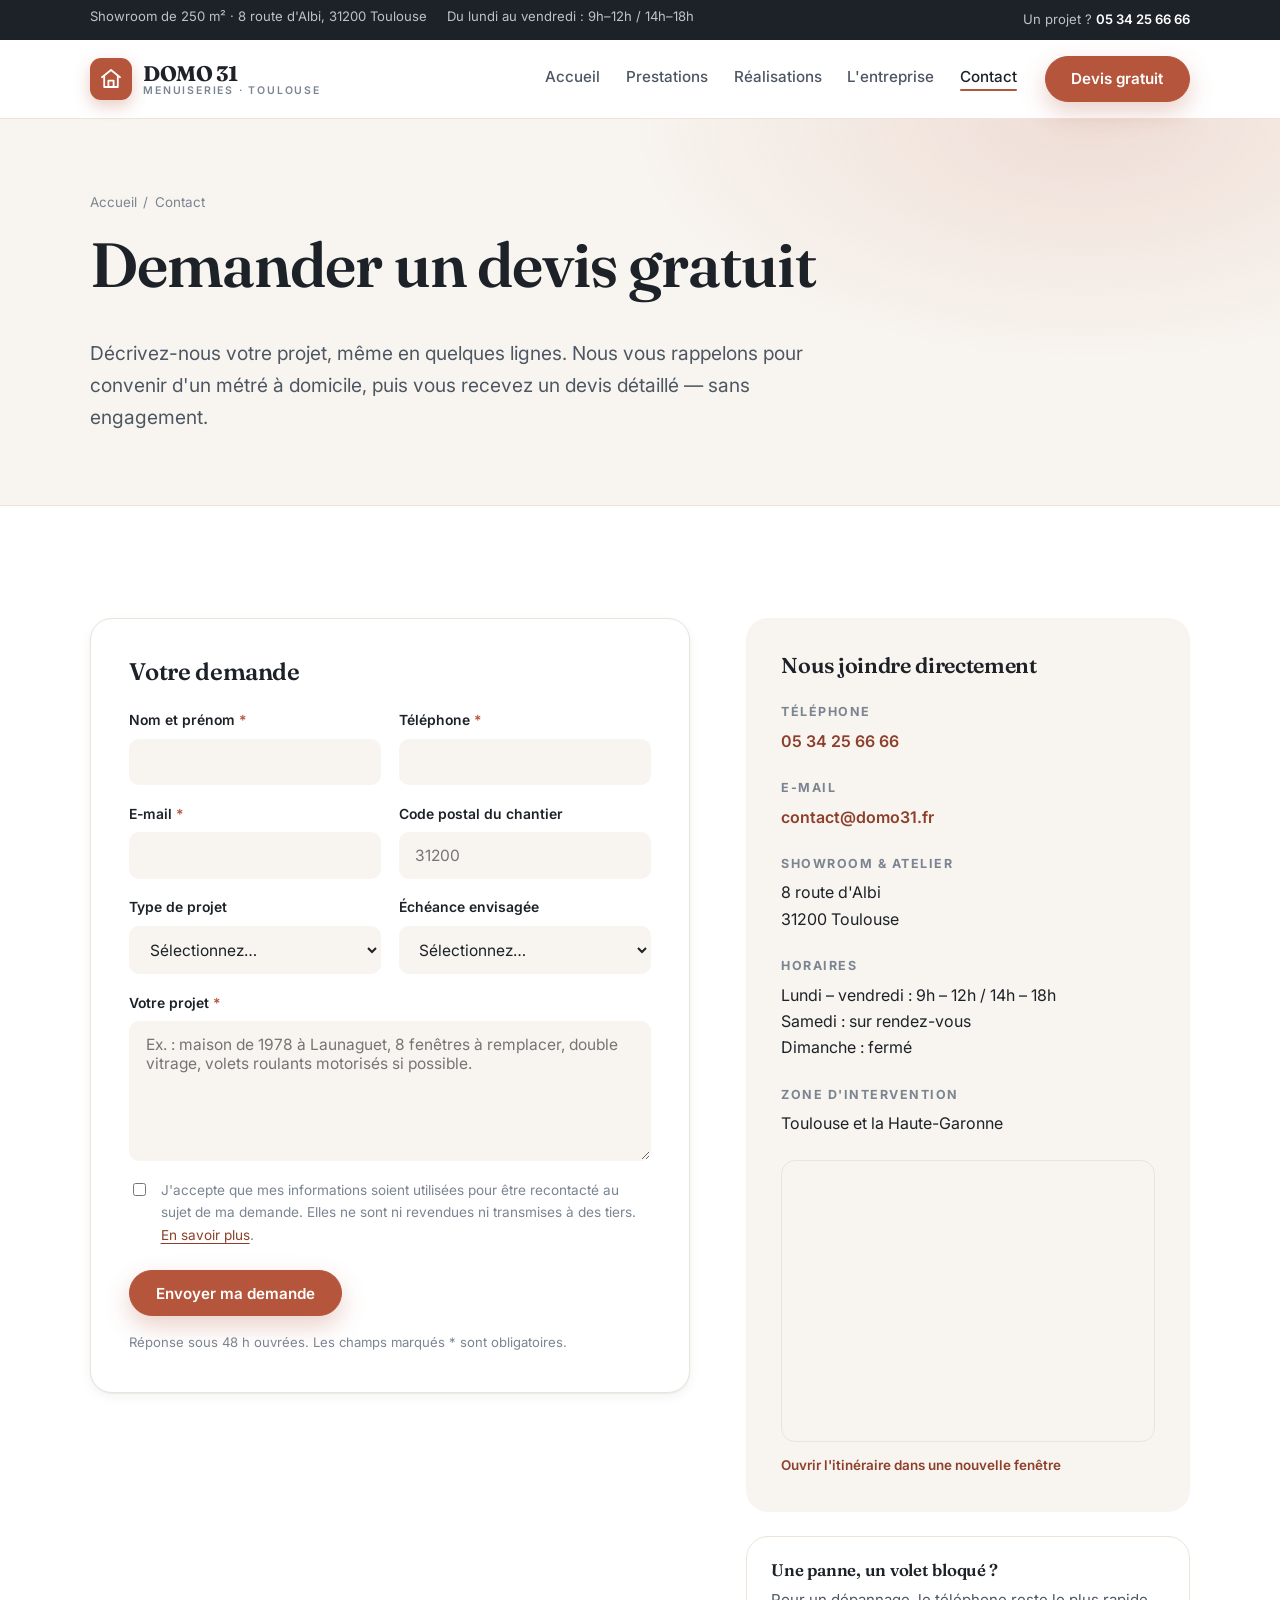
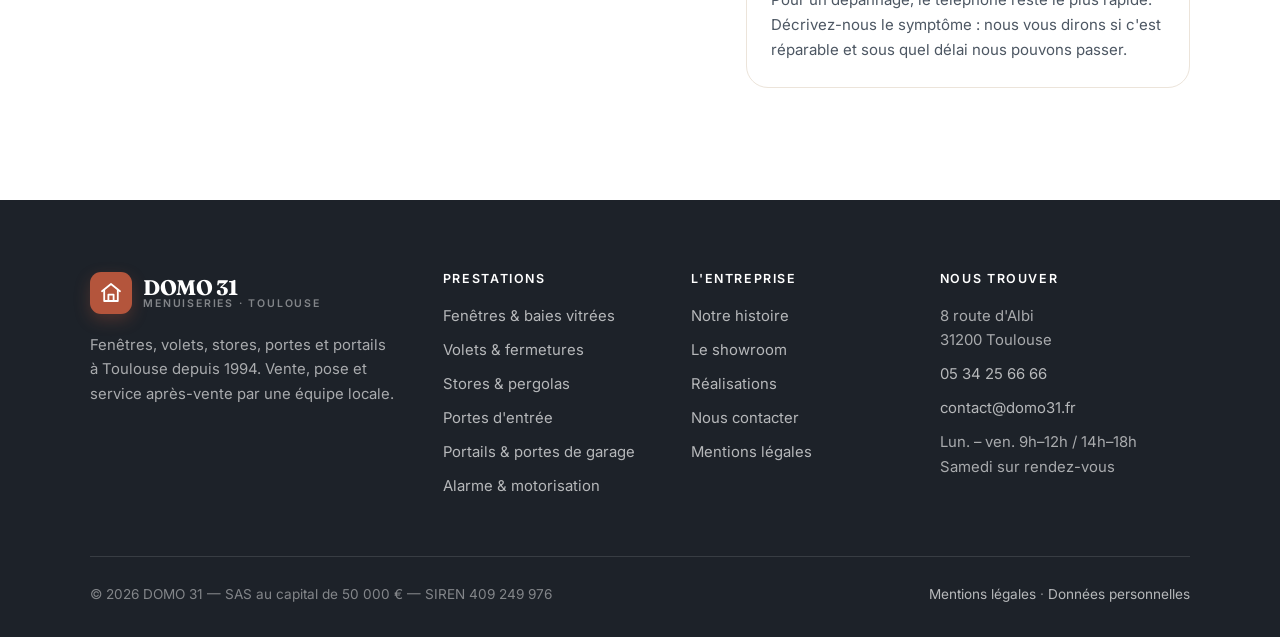
==== websites/domo31/contact.html @ 2c023531 "Ajoute le site vitrine DOMO 31 (Toulouse) Site statique complet pour DOMO 31, entreprise de menuiser" ====
<!DOCTYPE html>
<html lang="fr">
<head>
<meta charset="utf-8">
<meta name="viewport" content="width=device-width, initial-scale=1">
<title>Contact &amp; devis gratuit — DOMO 31 Toulouse</title>
<meta name="description" content="Demandez votre devis gratuit de menuiseries à Toulouse. Showroom 8 route d'Albi, 31200 Toulouse. Téléphone 05 34 25 66 66.">
<link rel="canonical" href="https://www.domo31.fr/contact.html">
<meta name="theme-color" content="#b4553c">
<meta property="og:type" content="website">
<meta property="og:locale" content="fr_FR">
<meta property="og:site_name" content="DOMO 31">
<meta property="og:title" content="Contact &amp; devis gratuit — DOMO 31 Toulouse">
<meta property="og:description" content="Demandez votre devis gratuit de menuiseries à Toulouse. Showroom 8 route d'Albi, 31200 Toulouse. Téléphone 05 34 25 66 66.">
<meta property="og:url" content="https://www.domo31.fr/contact.html">
<link rel="icon" href="assets/img/favicon.svg" type="image/svg+xml">
<link rel="preconnect" href="https://fonts.googleapis.com">
<link rel="preconnect" href="https://fonts.gstatic.com" crossorigin>
<link href="https://fonts.googleapis.com/css2?family=Fraunces:opsz,wght@9..144,500;9..144,600;9..144,700&family=Inter:wght@400;500;600;700&display=swap" rel="stylesheet">
<link rel="stylesheet" href="assets/css/style.css">
</head>
<body>

<a class="visuellement-cache" href="#contenu">Aller au contenu principal</a>

<div class="bandeau-info">
  <div class="conteneur">
    <ul class="bandeau-info__liste" style="list-style:none;margin:0;padding:0">
      <li>Showroom de 250 m² &middot; 8 route d'Albi, 31200 Toulouse</li>
      <li>Du lundi au vendredi&nbsp;: 9h–12h / 14h–18h</li>
    </ul>
    <p style="margin:0">Un projet&nbsp;? <a href="tel:+33534256666">05 34 25 66 66</a></p>
  </div>
</div>

<header class="entete">
  <div class="conteneur">
    <a class="logo" href="index.html" aria-label="DOMO 31 — accueil">
      <span class="logo__marque" aria-hidden="true">
        <svg width="24" height="24" viewBox="0 0 24 24" fill="none" stroke="#fff" stroke-width="1.8" stroke-linecap="round" stroke-linejoin="round">
          <path d="M3 10.2 12 3l9 7.2"/><path d="M5.2 9v11h13.6V9"/><path d="M9.4 20v-6.4h5.2V20"/>
        </svg>
      </span>
      <span class="logo__texte">
        <span class="logo__nom">DOMO 31</span>
        <span class="logo__baseline">Menuiseries &middot; Toulouse</span>
      </span>
    </a>

    <button class="burger" type="button" data-burger aria-expanded="false" aria-controls="navigation-principale" aria-label="Ouvrir le menu">
      <span class="burger__barres" aria-hidden="true"></span>
    </button>

    <nav class="nav" id="navigation-principale" data-nav aria-label="Navigation principale">
      <ul class="nav__liste">
        <li><a class="nav__lien" href="index.html">Accueil</a></li>
        <li><a class="nav__lien" href="prestations.html">Prestations</a></li>
        <li><a class="nav__lien" href="realisations.html">Réalisations</a></li>
        <li><a class="nav__lien" href="entreprise.html">L'entreprise</a></li>
        <li><a class="nav__lien" href="contact.html" aria-current="page">Contact</a></li>
      </ul>
      <a class="btn btn--primaire" href="contact.html">Devis gratuit</a>
    </nav>
  </div>
</header>

<main id="contenu">
<section class="banniere">
  <div class="conteneur">
    <p class="fil-ariane"><a href="index.html">Accueil</a><span>/</span>Contact</p>
    <h1>Demander un devis gratuit</h1>
    <p class="chapeau">Décrivez-nous votre projet, même en quelques lignes. Nous vous rappelons pour convenir d'un métré à domicile, puis vous recevez un devis détaillé — sans engagement.</p>
  </div>
</section>

<section class="section">
  <div class="conteneur">
    <div class="bloc-contact">

      <form class="formulaire" data-formulaire-devis novalidate="false">
        <h2 style="font-size:1.5rem;margin-bottom:1.5rem">Votre demande</h2>

        <div class="champs">
          <div class="champ">
            <label for="nom">Nom et prénom <span class="obligatoire" aria-hidden="true">*</span></label>
            <input type="text" id="nom" name="nom" autocomplete="name" required>
          </div>

          <div class="champ">
            <label for="telephone">Téléphone <span class="obligatoire" aria-hidden="true">*</span></label>
            <input type="tel" id="telephone" name="telephone" autocomplete="tel" inputmode="tel" required>
          </div>

          <div class="champ">
            <label for="email">E-mail <span class="obligatoire" aria-hidden="true">*</span></label>
            <input type="email" id="email" name="email" autocomplete="email" required>
          </div>

          <div class="champ">
            <label for="codePostal">Code postal du chantier</label>
            <input type="text" id="codePostal" name="codePostal" autocomplete="postal-code" inputmode="numeric" pattern="[0-9]{5}" maxlength="5" placeholder="31200">
          </div>

          <div class="champ">
            <label for="projet">Type de projet</label>
            <select id="projet" name="projet">
              <option value="">Sélectionnez…</option>
              <option>Fenêtres &amp; baies vitrées</option>
              <option>Volets &amp; fermetures</option>
              <option>Stores &amp; pergolas</option>
              <option>Porte d'entrée</option>
              <option>Portail, clôture ou porte de garage</option>
              <option>Alarme, motorisation, domotique</option>
              <option>Dépannage / SAV</option>
              <option>Plusieurs postes</option>
            </select>
          </div>

          <div class="champ">
            <label for="delai">Échéance envisagée</label>
            <select id="delai" name="delai">
              <option value="">Sélectionnez…</option>
              <option>Dès que possible</option>
              <option>Dans les 3 mois</option>
              <option>Dans les 6 mois</option>
              <option>Je me renseigne</option>
            </select>
          </div>

          <div class="champ champ--plein">
            <label for="message">Votre projet <span class="obligatoire" aria-hidden="true">*</span></label>
            <textarea id="message" name="message" required placeholder="Ex. : maison de 1978 à Launaguet, 8 fenêtres à remplacer, double vitrage, volets roulants motorisés si possible."></textarea>
          </div>

          <label class="consentement">
            <input type="checkbox" name="consentement" required>
            <span>J'accepte que mes informations soient utilisées pour être recontacté au sujet de ma demande. Elles ne sont ni revendues ni transmises à des tiers. <a href="mentions-legales.html#donnees">En savoir plus</a>.</span>
          </label>
        </div>

        <div class="formulaire__pied">
          <button class="btn btn--primaire" type="submit">Envoyer ma demande</button>
          <p class="formulaire__note">Réponse sous 48 h ouvrées. Les champs marqués * sont obligatoires.</p>
        </div>

        <p class="message-formulaire" data-message hidden role="status"></p>
      </form>

      <div>
        <div class="coordonnees">
          <h2 style="font-size:1.35rem;margin-bottom:1.5rem">Nous joindre directement</h2>
          <dl>
            <dt>Téléphone</dt>
            <dd><a href="tel:+33534256666">05 34 25 66 66</a></dd>

            <dt>E-mail</dt>
            <dd><a href="mailto:contact@domo31.fr">contact@domo31.fr</a></dd>

            <dt>Showroom &amp; atelier</dt>
            <dd>8 route d'Albi<br>31200 Toulouse</dd>

            <dt>Horaires</dt>
            <dd>Lundi – vendredi&nbsp;: 9h – 12h / 14h – 18h<br>Samedi&nbsp;: sur rendez-vous<br>Dimanche&nbsp;: fermé</dd>

            <dt>Zone d'intervention</dt>
            <dd>Toulouse et la Haute-Garonne</dd>
          </dl>

          <div class="carte-plan">
            <iframe
              title="Plan d'accès au showroom DOMO 31, 8 route d'Albi à Toulouse"
              loading="lazy"
              referrerpolicy="no-referrer-when-downgrade"
              src="https://www.openstreetmap.org/export/embed.html?bbox=1.4530%2C43.6270%2C1.4820%2C43.6430&amp;layer=mapnik"></iframe>
          </div>
          <p style="margin-top:.75rem;font-size:.84rem;color:var(--ardoise-clair)">
            <a href="https://www.openstreetmap.org/search?query=8%20route%20d%27Albi%2031200%20Toulouse" target="_blank" rel="noopener">Ouvrir l'itinéraire dans une nouvelle fenêtre</a>
          </p>
        </div>

        <div style="margin-top:1.5rem;padding:1.5rem;border:1px solid var(--sable-fonce);border-radius:var(--radius-lg)">
          <h3 style="font-size:1.05rem;margin-bottom:.5rem">Une panne, un volet bloqué&nbsp;?</h3>
          <p style="font-size:.94rem;margin:0">Pour un dépannage, le téléphone reste le plus rapide. Décrivez-nous le symptôme&nbsp;: nous vous dirons si c'est réparable et sous quel délai nous pouvons passer.</p>
        </div>
      </div>

    </div>
  </div>
</section>
</main>

<footer class="pied">
  <div class="conteneur">
    <div class="pied__grille">
      <div>
        <span class="logo">
          <span class="logo__marque" aria-hidden="true">
            <svg width="24" height="24" viewBox="0 0 24 24" fill="none" stroke="#fff" stroke-width="1.8" stroke-linecap="round" stroke-linejoin="round">
              <path d="M3 10.2 12 3l9 7.2"/><path d="M5.2 9v11h13.6V9"/><path d="M9.4 20v-6.4h5.2V20"/>
            </svg>
          </span>
          <span class="logo__texte">
            <span class="logo__nom">DOMO 31</span>
            <span class="logo__baseline">Menuiseries &middot; Toulouse</span>
          </span>
        </span>
        <p class="pied__intro">Fenêtres, volets, stores, portes et portails à Toulouse depuis 1994. Vente, pose et service après-vente par une équipe locale.</p>
      </div>

      <div>
        <h4>Prestations</h4>
        <ul>
          <li><a href="prestations.html#fenetres">Fenêtres &amp; baies vitrées</a></li>
          <li><a href="prestations.html#volets">Volets &amp; fermetures</a></li>
          <li><a href="prestations.html#stores">Stores &amp; pergolas</a></li>
          <li><a href="prestations.html#portes">Portes d'entrée</a></li>
          <li><a href="prestations.html#portails">Portails &amp; portes de garage</a></li>
          <li><a href="prestations.html#securite">Alarme &amp; motorisation</a></li>
        </ul>
      </div>

      <div>
        <h4>L'entreprise</h4>
        <ul>
          <li><a href="entreprise.html">Notre histoire</a></li>
          <li><a href="entreprise.html#showroom">Le showroom</a></li>
          <li><a href="realisations.html">Réalisations</a></li>
          <li><a href="contact.html">Nous contacter</a></li>
          <li><a href="mentions-legales.html">Mentions légales</a></li>
        </ul>
      </div>

      <div>
        <h4>Nous trouver</h4>
        <ul>
          <li>8 route d'Albi<br>31200 Toulouse</li>
          <li><a href="tel:+33534256666">05 34 25 66 66</a></li>
          <li><a href="mailto:contact@domo31.fr">contact@domo31.fr</a></li>
          <li>Lun. – ven. 9h–12h / 14h–18h<br>Samedi sur rendez-vous</li>
        </ul>
      </div>
    </div>

    <div class="pied__bas">
      <p style="margin:0">&copy; <span data-annee>2026</span> DOMO 31 — SAS au capital de 50 000 € — SIREN 409 249 976</p>
      <p style="margin:0"><a href="mentions-legales.html">Mentions légales</a> &middot; <a href="mentions-legales.html#donnees">Données personnelles</a></p>
    </div>
  </div>
</footer>

<div class="barre-mobile">
  <a class="btn btn--secondaire" href="tel:+33534256666">Appeler</a>
  <a class="btn btn--primaire" href="contact.html">Devis gratuit</a>
</div>

<script src="assets/js/main.js" defer></script>
</body>
</html>
---- websites/domo31/assets/css/style.css ----
/* =========================================================
   DOMO 31 — Menuiseries extérieures à Toulouse
   Feuille de style principale
   ========================================================= */

/* ---------- 1. Design tokens ---------- */
:root {
  /* Palette : la brique toulousaine + l'ardoise de l'atelier */
  --brique: #b4553c;
  --brique-fonce: #8e3f2b;
  --brique-clair: #e8c4b6;
  --anthracite: #1d2229;
  --ardoise: #4d5763;
  --ardoise-clair: #7b8592;
  --sable: #f8f4ef;
  --sable-fonce: #ece4da;
  --blanc: #ffffff;
  --vert: #2f6b52;

  /* Typographie */
  --titre: "Fraunces", "Iowan Old Style", Georgia, serif;
  --texte: "Inter", -apple-system, BlinkMacSystemFont, "Segoe UI", Roboto, sans-serif;

  /* Rythme */
  --largeur: 1180px;
  --gouttiere: clamp(1.25rem, 4vw, 2.5rem);
  --section: clamp(4rem, 9vw, 7rem);
  --radius: 14px;
  --radius-lg: 22px;

  /* Ombres */
  --ombre-s: 0 1px 2px rgba(29, 34, 41, .06), 0 4px 12px rgba(29, 34, 41, .05);
  --ombre-m: 0 2px 6px rgba(29, 34, 41, .06), 0 18px 40px rgba(29, 34, 41, .09);
  --ombre-l: 0 30px 70px rgba(29, 34, 41, .16);

  --transition: 220ms cubic-bezier(.2, .7, .3, 1);
}

/* ---------- 2. Reset ---------- */
*, *::before, *::after { box-sizing: border-box; }

html { -webkit-text-size-adjust: 100%; scroll-behavior: smooth; }

@media (prefers-reduced-motion: reduce) {
  html { scroll-behavior: auto; }
  *, *::before, *::after { animation-duration: .01ms !important; transition-duration: .01ms !important; }
}

body {
  margin: 0;
  font-family: var(--texte);
  font-size: 1.0625rem;
  line-height: 1.65;
  color: var(--ardoise);
  background: var(--blanc);
  -webkit-font-smoothing: antialiased;
}

img, svg, video { max-width: 100%; height: auto; display: block; }

h1, h2, h3, h4 {
  font-family: var(--titre);
  color: var(--anthracite);
  line-height: 1.15;
  letter-spacing: -.015em;
  margin: 0 0 .6em;
  font-weight: 600;
}

h1 { font-size: clamp(2.3rem, 5.4vw, 3.9rem); }
h2 { font-size: clamp(1.85rem, 3.8vw, 2.7rem); }
h3 { font-size: clamp(1.2rem, 2vw, 1.4rem); }
h4 { font-size: 1.05rem; }

p { margin: 0 0 1.1em; }
p:last-child { margin-bottom: 0; }

a { color: var(--brique-fonce); text-decoration-thickness: 1px; text-underline-offset: 3px; }
a:hover { color: var(--brique); }

ul { margin: 0 0 1.1em; padding-left: 1.15em; }
li { margin-bottom: .45em; }

:focus-visible {
  outline: 3px solid var(--brique);
  outline-offset: 3px;
  border-radius: 4px;
}

/* ---------- 3. Utilitaires ---------- */
.conteneur {
  width: 100%;
  max-width: var(--largeur);
  margin-inline: auto;
  padding-inline: var(--gouttiere);
}

.conteneur--etroit { max-width: 820px; }

.section { padding-block: var(--section); }
.section--sable { background: var(--sable); }
.section--sombre { background: var(--anthracite); color: rgba(255, 255, 255, .78); }
.section--sombre h2, .section--sombre h3 { color: var(--blanc); }

.surtitre {
  display: inline-flex;
  align-items: center;
  gap: .55rem;
  font-size: .8rem;
  font-weight: 600;
  letter-spacing: .14em;
  text-transform: uppercase;
  color: var(--brique);
  margin-bottom: 1rem;
}
.surtitre::before {
  content: "";
  width: 26px;
  height: 2px;
  background: var(--brique);
  border-radius: 2px;
}
.section--sombre .surtitre { color: var(--brique-clair); }
.section--sombre .surtitre::before { background: var(--brique-clair); }

.chapeau {
  font-size: clamp(1.05rem, 1.6vw, 1.2rem);
  color: var(--ardoise);
  max-width: 60ch;
}
.section--sombre .chapeau { color: rgba(255, 255, 255, .74); }

.entete-section { max-width: 62ch; margin-bottom: clamp(2.5rem, 5vw, 3.5rem); }
.entete-section--centre { margin-inline: auto; text-align: center; }
.entete-section--centre .surtitre { justify-content: center; }

.visuellement-cache {
  position: absolute;
  width: 1px; height: 1px;
  padding: 0; margin: -1px;
  overflow: hidden;
  clip: rect(0 0 0 0);
  white-space: nowrap;
  border: 0;
}

/* ---------- 4. Boutons ---------- */
.btn {
  display: inline-flex;
  align-items: center;
  justify-content: center;
  gap: .55rem;
  padding: .9rem 1.6rem;
  font-family: var(--texte);
  font-size: .95rem;
  font-weight: 600;
  line-height: 1;
  border: 1.5px solid transparent;
  border-radius: 999px;
  cursor: pointer;
  text-decoration: none;
  transition: background var(--transition), color var(--transition),
              border-color var(--transition), transform var(--transition),
              box-shadow var(--transition);
}
.btn:hover { transform: translateY(-2px); }
.btn:active { transform: translateY(0); }

.btn--primaire {
  background: var(--brique);
  border-color: var(--brique);
  color: var(--blanc);
  box-shadow: 0 10px 24px rgba(180, 85, 60, .28);
}
.btn--primaire:hover { background: var(--brique-fonce); border-color: var(--brique-fonce); color: var(--blanc); }

.btn--secondaire {
  background: transparent;
  border-color: rgba(29, 34, 41, .22);
  color: var(--anthracite);
}
.btn--secondaire:hover { border-color: var(--anthracite); background: rgba(29, 34, 41, .04); color: var(--anthracite); }

.section--sombre .btn--secondaire { border-color: rgba(255, 255, 255, .3); color: var(--blanc); }
.section--sombre .btn--secondaire:hover { background: rgba(255, 255, 255, .1); border-color: var(--blanc); }

.btn--blanc { background: var(--blanc); border-color: var(--blanc); color: var(--anthracite); }
.btn--blanc:hover { background: var(--sable); border-color: var(--sable); color: var(--anthracite); }

.groupe-btn { display: flex; flex-wrap: wrap; gap: .85rem; }

/* ---------- 5. En-tête ---------- */
.bandeau-info {
  background: var(--anthracite);
  color: rgba(255, 255, 255, .72);
  font-size: .82rem;
}
.bandeau-info .conteneur {
  display: flex;
  flex-wrap: wrap;
  align-items: center;
  justify-content: space-between;
  gap: .5rem 1.5rem;
  min-height: 40px;
}
.bandeau-info a { color: var(--blanc); text-decoration: none; font-weight: 600; }
.bandeau-info a:hover { color: var(--brique-clair); }
.bandeau-info__liste { display: flex; flex-wrap: wrap; gap: 1.25rem; }

.entete {
  position: sticky;
  top: 0;
  z-index: 60;
  background: rgba(255, 255, 255, .94);
  backdrop-filter: blur(12px);
  border-bottom: 1px solid var(--sable-fonce);
}
.entete .conteneur {
  display: flex;
  align-items: center;
  justify-content: space-between;
  gap: 1.5rem;
  min-height: 78px;
}

.logo { display: inline-flex; align-items: center; gap: .7rem; text-decoration: none; }
.logo__marque {
  width: 42px; height: 42px;
  flex: 0 0 auto;
  border-radius: 11px;
  background: var(--brique);
  display: grid; place-items: center;
  box-shadow: 0 6px 16px rgba(180, 85, 60, .3);
}
.logo__texte { display: flex; flex-direction: column; line-height: 1.05; }
.logo__nom {
  font-family: var(--titre);
  font-size: 1.32rem;
  font-weight: 700;
  color: var(--anthracite);
  letter-spacing: -.02em;
}
.logo__baseline {
  font-size: .66rem;
  letter-spacing: .17em;
  text-transform: uppercase;
  color: var(--ardoise-clair);
  font-weight: 600;
}

.nav { display: flex; align-items: center; gap: 1.75rem; }
.nav__liste { display: flex; gap: 1.6rem; list-style: none; margin: 0; padding: 0; }
.nav__lien {
  position: relative;
  font-size: .95rem;
  font-weight: 500;
  color: var(--ardoise);
  text-decoration: none;
  padding-block: .35rem;
}
.nav__lien::after {
  content: "";
  position: absolute;
  left: 0; bottom: 0;
  width: 100%; height: 2px;
  background: var(--brique);
  border-radius: 2px;
  transform: scaleX(0);
  transform-origin: left;
  transition: transform var(--transition);
}
.nav__lien:hover, .nav__lien[aria-current="page"] { color: var(--anthracite); }
.nav__lien:hover::after, .nav__lien[aria-current="page"]::after { transform: scaleX(1); }

.burger {
  display: none;
  width: 46px; height: 46px;
  border: 1px solid var(--sable-fonce);
  border-radius: 12px;
  background: var(--blanc);
  cursor: pointer;
  padding: 0;
  place-items: center;
}
.burger__barres, .burger__barres::before, .burger__barres::after {
  display: block;
  width: 20px; height: 2px;
  background: var(--anthracite);
  border-radius: 2px;
  transition: transform var(--transition), opacity var(--transition);
}
.burger__barres { position: relative; }
.burger__barres::before, .burger__barres::after { content: ""; position: absolute; left: 0; }
.burger__barres::before { top: -6px; }
.burger__barres::after { top: 6px; }
.burger[aria-expanded="true"] .burger__barres { background: transparent; }
.burger[aria-expanded="true"] .burger__barres::before { transform: translateY(6px) rotate(45deg); }
.burger[aria-expanded="true"] .burger__barres::after { transform: translateY(-6px) rotate(-45deg); }

@media (max-width: 980px) {
  .burger { display: grid; }
  .nav {
    position: fixed;
    inset: 0 0 auto;
    top: var(--hauteur-entete, 78px);
    flex-direction: column;
    align-items: stretch;
    gap: 0;
    background: var(--blanc);
    border-bottom: 1px solid var(--sable-fonce);
    box-shadow: var(--ombre-m);
    padding: 1rem var(--gouttiere) 1.75rem;
    transform: translateY(-140%);
    visibility: hidden;
    transition: transform var(--transition), visibility var(--transition);
    max-height: calc(100dvh - var(--hauteur-entete, 78px));
    overflow-y: auto;
  }
  .nav[data-ouvert="true"] { transform: translateY(0); visibility: visible; }
  .nav__liste { flex-direction: column; gap: 0; }
  .nav__lien { display: block; padding: .95rem 0; border-bottom: 1px solid var(--sable); font-size: 1.05rem; }
  .nav__lien::after { display: none; }
  .nav .btn { margin-top: 1.25rem; width: 100%; }
}

/* ---------- 6. Hero ---------- */
.hero {
  position: relative;
  overflow: hidden;
  background:
    radial-gradient(1000px 520px at 88% -10%, rgba(180, 85, 60, .16), transparent 62%),
    linear-gradient(178deg, var(--sable) 0%, var(--blanc) 78%);
}
.hero::after {
  content: "";
  position: absolute;
  inset: auto 0 0;
  height: 1px;
  background: var(--sable-fonce);
}
.hero .conteneur {
  display: grid;
  grid-template-columns: 1.08fr .92fr;
  gap: clamp(2.5rem, 5vw, 4.5rem);
  align-items: center;
  padding-block: clamp(3.5rem, 8vw, 6rem);
}
.hero__badge {
  display: inline-flex;
  align-items: center;
  gap: .5rem;
  background: var(--blanc);
  border: 1px solid var(--sable-fonce);
  border-radius: 999px;
  padding: .45rem .95rem;
  font-size: .8rem;
  font-weight: 600;
  color: var(--ardoise);
  margin-bottom: 1.5rem;
  box-shadow: var(--ombre-s);
}
.hero__badge span.point {
  width: 7px; height: 7px;
  border-radius: 50%;
  background: var(--vert);
}
.hero h1 { margin-bottom: .5em; }
.hero h1 em { font-style: normal; color: var(--brique); }
.hero__texte .chapeau { margin-bottom: 2rem; }
.hero .groupe-btn { margin-bottom: 2.25rem; }

.hero__preuves {
  display: flex;
  flex-wrap: wrap;
  gap: 1.25rem 2.25rem;
  padding-top: 1.75rem;
  border-top: 1px solid var(--sable-fonce);
  list-style: none;
  margin: 0;
  padding-left: 0;
}
.hero__preuves li { margin: 0; }
.hero__preuves strong {
  display: block;
  font-family: var(--titre);
  font-size: 1.55rem;
  color: var(--anthracite);
  line-height: 1.1;
}
.hero__preuves span { font-size: .85rem; color: var(--ardoise-clair); }

/* Visuel « façade » dessiné en CSS/SVG — à remplacer par une photo de chantier */
.hero__visuel {
  position: relative;
  aspect-ratio: 4 / 4.4;
  border-radius: var(--radius-lg);
  overflow: hidden;
  box-shadow: var(--ombre-l);
  background: linear-gradient(160deg, #2b323b, #171b21);
}
.hero__visuel svg { width: 100%; height: 100%; }
.hero__etiquette {
  position: absolute;
  left: 1.25rem;
  bottom: 1.25rem;
  right: 1.25rem;
  background: rgba(255, 255, 255, .95);
  backdrop-filter: blur(6px);
  border-radius: var(--radius);
  padding: 1rem 1.15rem;
  display: flex;
  align-items: center;
  gap: .9rem;
  box-shadow: var(--ombre-m);
}
.hero__etiquette strong { display: block; color: var(--anthracite); font-size: .95rem; }
.hero__etiquette span { font-size: .82rem; color: var(--ardoise-clair); }

@media (max-width: 900px) {
  .hero .conteneur { grid-template-columns: 1fr; }
  .hero__visuel { order: -1; aspect-ratio: 5 / 3.4; }
}

/* ---------- 7. Bandeau de confiance ---------- */
.confiance { border-bottom: 1px solid var(--sable-fonce); background: var(--blanc); }
.confiance__grille {
  display: grid;
  grid-template-columns: repeat(4, 1fr);
  gap: 1px;
  background: var(--sable-fonce);
  border-inline: 1px solid var(--sable-fonce);
}
.confiance__item {
  background: var(--blanc);
  padding: 1.85rem 1.5rem;
  text-align: center;
}
.confiance__item strong {
  display: block;
  font-family: var(--titre);
  font-size: 1.05rem;
  color: var(--anthracite);
  margin-bottom: .2rem;
}
.confiance__item span { font-size: .85rem; color: var(--ardoise-clair); }
@media (max-width: 760px) { .confiance__grille { grid-template-columns: repeat(2, 1fr); } }

/* ---------- 8. Cartes prestations ---------- */
.grille-cartes {
  display: grid;
  grid-template-columns: repeat(auto-fit, minmax(280px, 1fr));
  gap: 1.5rem;
}
.carte {
  display: flex;
  flex-direction: column;
  background: var(--blanc);
  border: 1px solid var(--sable-fonce);
  border-radius: var(--radius-lg);
  padding: 2rem 1.75rem;
  transition: transform var(--transition), box-shadow var(--transition), border-color var(--transition);
}
.carte:hover { transform: translateY(-5px); box-shadow: var(--ombre-m); border-color: var(--brique-clair); }
.carte__icone {
  width: 52px; height: 52px;
  border-radius: 14px;
  background: rgba(180, 85, 60, .1);
  color: var(--brique);
  display: grid; place-items: center;
  margin-bottom: 1.4rem;
}
.carte__icone svg { width: 26px; height: 26px; }
.carte h3 { margin-bottom: .5rem; }
.carte p { font-size: .96rem; }
.carte__liste { list-style: none; padding: 0; margin: .9rem 0 0; font-size: .9rem; }
.carte__liste li {
  position: relative;
  padding-left: 1.35rem;
  color: var(--ardoise-clair);
  margin-bottom: .3rem;
}
.carte__liste li::before {
  content: "";
  position: absolute;
  left: 0; top: .62em;
  width: 6px; height: 6px;
  border-radius: 50%;
  background: var(--brique-clair);
}

/* ---------- 9. Bloc deux colonnes ---------- */
.duo {
  display: grid;
  grid-template-columns: 1fr 1fr;
  gap: clamp(2.5rem, 5vw, 4.5rem);
  align-items: center;
}
.duo--inverse .duo__visuel { order: 2; }
@media (max-width: 880px) {
  .duo { grid-template-columns: 1fr; }
  .duo--inverse .duo__visuel { order: 0; }
}

.duo__visuel {
  border-radius: var(--radius-lg);
  overflow: hidden;
  box-shadow: var(--ombre-m);
  background: linear-gradient(150deg, var(--sable-fonce), var(--sable));
  aspect-ratio: 4 / 3;
}
.duo__visuel svg { width: 100%; height: 100%; }

.liste-atouts { list-style: none; padding: 0; margin: 1.75rem 0 0; }
.liste-atouts li {
  display: flex;
  gap: .9rem;
  padding: .95rem 0;
  border-bottom: 1px solid var(--sable-fonce);
}
.liste-atouts li:last-child { border-bottom: 0; }
.liste-atouts svg { flex: 0 0 auto; width: 22px; height: 22px; color: var(--brique); margin-top: .15rem; }
.liste-atouts strong { display: block; color: var(--anthracite); font-size: 1rem; }
.liste-atouts span { font-size: .93rem; }

/* ---------- 10. Étapes ---------- */
.etapes {
  display: grid;
  grid-template-columns: repeat(auto-fit, minmax(230px, 1fr));
  gap: 1.5rem;
  counter-reset: etape;
}
.etape {
  position: relative;
  background: var(--blanc);
  border: 1px solid var(--sable-fonce);
  border-radius: var(--radius-lg);
  padding: 2.1rem 1.6rem 1.8rem;
}
.etape::before {
  counter-increment: etape;
  content: "0" counter(etape);
  position: absolute;
  top: -18px; left: 1.6rem;
  font-family: var(--titre);
  font-size: 1.1rem;
  font-weight: 700;
  color: var(--blanc);
  background: var(--brique);
  width: 40px; height: 40px;
  border-radius: 12px;
  display: grid; place-items: center;
  box-shadow: 0 8px 18px rgba(180, 85, 60, .3);
}
.etape h3 { font-size: 1.12rem; margin-bottom: .4rem; }
.etape p { font-size: .93rem; margin: 0; }

/* ---------- 11. Réalisations ---------- */
.galerie {
  display: grid;
  grid-template-columns: repeat(auto-fit, minmax(290px, 1fr));
  gap: 1.5rem;
}
.realisation {
  border-radius: var(--radius-lg);
  overflow: hidden;
  background: var(--blanc);
  border: 1px solid var(--sable-fonce);
  transition: transform var(--transition), box-shadow var(--transition);
}
.realisation:hover { transform: translateY(-4px); box-shadow: var(--ombre-m); }
.realisation__visuel { aspect-ratio: 4 / 3; background: var(--sable); }
.realisation__visuel svg { width: 100%; height: 100%; }
.realisation__corps { padding: 1.35rem 1.5rem 1.6rem; }
.realisation__meta {
  display: flex;
  flex-wrap: wrap;
  gap: .5rem;
  margin-bottom: .75rem;
}
.puce {
  font-size: .74rem;
  font-weight: 600;
  letter-spacing: .06em;
  text-transform: uppercase;
  color: var(--brique-fonce);
  background: rgba(180, 85, 60, .1);
  border-radius: 999px;
  padding: .3rem .7rem;
}
.puce--neutre { color: var(--ardoise); background: var(--sable-fonce); }
.realisation h3 { font-size: 1.15rem; margin-bottom: .35rem; }
.realisation p { font-size: .93rem; margin: 0; }

/* ---------- 12. Zone d'intervention ---------- */
.communes {
  display: flex;
  flex-wrap: wrap;
  gap: .6rem;
  list-style: none;
  padding: 0;
  margin: 1.75rem 0 0;
}
.communes li {
  margin: 0;
  font-size: .9rem;
  background: var(--blanc);
  border: 1px solid var(--sable-fonce);
  border-radius: 999px;
  padding: .45rem 1rem;
  color: var(--ardoise);
}

/* ---------- 13. FAQ ---------- */
.faq { max-width: 820px; margin-inline: auto; }
.faq details {
  border: 1px solid var(--sable-fonce);
  border-radius: var(--radius);
  background: var(--blanc);
  margin-bottom: .85rem;
  overflow: hidden;
}
.faq details[open] { border-color: var(--brique-clair); box-shadow: var(--ombre-s); }
.faq summary {
  cursor: pointer;
  list-style: none;
  padding: 1.15rem 3rem 1.15rem 1.35rem;
  font-weight: 600;
  color: var(--anthracite);
  position: relative;
}
.faq summary::-webkit-details-marker { display: none; }
.faq summary::after {
  content: "";
  position: absolute;
  right: 1.35rem; top: 50%;
  width: 10px; height: 10px;
  border-right: 2px solid var(--brique);
  border-bottom: 2px solid var(--brique);
  transform: translateY(-70%) rotate(45deg);
  transition: transform var(--transition);
}
.faq details[open] summary::after { transform: translateY(-30%) rotate(-135deg); }
.faq__reponse { padding: 0 1.35rem 1.35rem; font-size: .96rem; }

/* ---------- 14. Appel à l'action ---------- */
.cta {
  background:
    radial-gradient(700px 400px at 12% 0%, rgba(180, 85, 60, .35), transparent 60%),
    var(--anthracite);
  color: rgba(255, 255, 255, .8);
  border-radius: var(--radius-lg);
  padding: clamp(2.5rem, 6vw, 4rem);
  display: grid;
  grid-template-columns: 1.25fr .75fr;
  gap: 2.5rem;
  align-items: center;
}
.cta h2 { color: var(--blanc); }
.cta p { margin-bottom: 0; }
.cta .groupe-btn { justify-content: flex-end; }
/* le bloc CTA a un fond sombre : le bouton secondaire doit s'inverser */
.cta .btn--secondaire { border-color: rgba(255, 255, 255, .32); color: var(--blanc); }
.cta .btn--secondaire:hover { background: rgba(255, 255, 255, .12); border-color: var(--blanc); color: var(--blanc); }
@media (max-width: 820px) {
  .cta { grid-template-columns: 1fr; }
  .cta .groupe-btn { justify-content: flex-start; }
}

/* ---------- 15. Formulaire ---------- */
.bloc-contact {
  display: grid;
  grid-template-columns: 1.15fr .85fr;
  gap: clamp(2rem, 5vw, 3.5rem);
  align-items: start;
}
@media (max-width: 900px) { .bloc-contact { grid-template-columns: 1fr; } }

.formulaire {
  background: var(--blanc);
  border: 1px solid var(--sable-fonce);
  border-radius: var(--radius-lg);
  padding: clamp(1.6rem, 4vw, 2.4rem);
  box-shadow: var(--ombre-s);
}
.champs { display: grid; grid-template-columns: 1fr 1fr; gap: 1.1rem; }
.champ { display: flex; flex-direction: column; gap: .4rem; }
.champ--plein { grid-column: 1 / -1; }
@media (max-width: 620px) { .champs { grid-template-columns: 1fr; } }

.champ label { font-size: .87rem; font-weight: 600; color: var(--anthracite); }
.champ label .obligatoire { color: var(--brique); }
.champ input, .champ select, .champ textarea {
  font-family: inherit;
  font-size: .97rem;
  color: var(--anthracite);
  background: var(--sable);
  border: 1.5px solid transparent;
  border-radius: 10px;
  padding: .8rem .95rem;
  transition: border-color var(--transition), background var(--transition);
  width: 100%;
}
.champ textarea { min-height: 140px; resize: vertical; }
.champ input:focus, .champ select:focus, .champ textarea:focus {
  outline: none;
  background: var(--blanc);
  border-color: var(--brique);
}
.champ input:user-invalid, .champ textarea:user-invalid { border-color: #c0392b; }

.consentement {
  display: flex;
  gap: .7rem;
  align-items: flex-start;
  font-size: .85rem;
  color: var(--ardoise-clair);
  grid-column: 1 / -1;
}
.consentement input { width: auto; margin-top: .25rem; flex: 0 0 auto; }

.formulaire__pied { margin-top: 1.5rem; display: flex; flex-wrap: wrap; align-items: center; gap: 1rem; }
.formulaire__note { font-size: .82rem; color: var(--ardoise-clair); margin: 0; }

.message-formulaire {
  margin-top: 1.25rem;
  padding: .95rem 1.1rem;
  border-radius: 10px;
  font-size: .92rem;
  background: rgba(47, 107, 82, .1);
  border: 1px solid rgba(47, 107, 82, .3);
  color: var(--vert);
}
.message-formulaire[hidden] { display: none; }

/* ---------- 16. Coordonnées ---------- */
.coordonnees {
  background: var(--sable);
  border-radius: var(--radius-lg);
  padding: clamp(1.6rem, 4vw, 2.2rem);
}
.coordonnees dl { margin: 0; }
.coordonnees dt {
  font-size: .78rem;
  font-weight: 700;
  letter-spacing: .12em;
  text-transform: uppercase;
  color: var(--ardoise-clair);
  margin-bottom: .3rem;
}
.coordonnees dd {
  margin: 0 0 1.5rem;
  color: var(--anthracite);
  font-size: 1rem;
}
.coordonnees dd:last-of-type { margin-bottom: 0; }
.coordonnees a { font-weight: 600; text-decoration: none; }
.coordonnees a:hover { text-decoration: underline; }

.carte-plan {
  margin-top: 1.5rem;
  border-radius: var(--radius);
  overflow: hidden;
  border: 1px solid var(--sable-fonce);
  line-height: 0;
}
.carte-plan iframe { width: 100%; height: 280px; border: 0; }

/* ---------- 17. Bannière de page ---------- */
.banniere {
  background:
    radial-gradient(760px 400px at 85% 0%, rgba(180, 85, 60, .14), transparent 60%),
    var(--sable);
  border-bottom: 1px solid var(--sable-fonce);
  padding-block: clamp(3rem, 6vw, 4.5rem);
}
.fil-ariane { font-size: .84rem; color: var(--ardoise-clair); margin-bottom: 1rem; }
.fil-ariane a { color: var(--ardoise-clair); text-decoration: none; }
.fil-ariane a:hover { color: var(--brique); }
.fil-ariane span { margin-inline: .4rem; }

/* ---------- 18. Contenu éditorial ---------- */
.prose h2 { margin-top: 2.5rem; }
.prose h2:first-child { margin-top: 0; }
.prose h3 { margin-top: 1.9rem; }
.prose ul li::marker { color: var(--brique); }

.prestation-detail { scroll-margin-top: 110px; }
.prestation-detail + .prestation-detail { margin-top: clamp(3rem, 7vw, 5rem); padding-top: clamp(3rem, 7vw, 5rem); border-top: 1px solid var(--sable-fonce); }

.tableau-materiaux { width: 100%; border-collapse: collapse; margin: 1.5rem 0; font-size: .93rem; }
.tableau-materiaux th, .tableau-materiaux td { padding: .85rem 1rem; text-align: left; border-bottom: 1px solid var(--sable-fonce); }
.tableau-materiaux th { font-size: .78rem; text-transform: uppercase; letter-spacing: .1em; color: var(--ardoise-clair); }
.tableau-materiaux td:first-child { font-weight: 600; color: var(--anthracite); }
.tableau-defilant { overflow-x: auto; }

/* ---------- 19. Pied de page ---------- */
.pied {
  background: var(--anthracite);
  color: rgba(255, 255, 255, .62);
  padding-block: clamp(3rem, 6vw, 4.5rem) 2rem;
  font-size: .93rem;
}
.pied__grille {
  display: grid;
  grid-template-columns: 1.5fr 1fr 1fr 1.2fr;
  gap: 2.5rem;
}
@media (max-width: 880px) { .pied__grille { grid-template-columns: 1fr 1fr; } }
@media (max-width: 520px) { .pied__grille { grid-template-columns: 1fr; } }

.pied h4 {
  color: var(--blanc);
  font-family: var(--texte);
  font-size: .78rem;
  letter-spacing: .13em;
  text-transform: uppercase;
  margin-bottom: 1.1rem;
}
.pied ul { list-style: none; padding: 0; margin: 0; }
.pied li { margin-bottom: .6rem; }
.pied a { color: rgba(255, 255, 255, .68); text-decoration: none; }
.pied a:hover { color: var(--blanc); }
.pied .logo__nom { color: var(--blanc); }
.pied .logo__baseline { color: rgba(255, 255, 255, .45); }
.pied__intro { margin-top: 1.2rem; max-width: 34ch; }

.pied__bas {
  margin-top: 3rem;
  padding-top: 1.6rem;
  border-top: 1px solid rgba(255, 255, 255, .12);
  display: flex;
  flex-wrap: wrap;
  justify-content: space-between;
  gap: 1rem;
  font-size: .85rem;
  color: rgba(255, 255, 255, .45);
}

/* ---------- 20. Barre d'action mobile ---------- */
.barre-mobile {
  position: fixed;
  left: 0; right: 0; bottom: 0;
  z-index: 70;
  display: none;
  gap: .6rem;
  padding: .6rem .8rem calc(.6rem + env(safe-area-inset-bottom));
  background: rgba(255, 255, 255, .96);
  backdrop-filter: blur(10px);
  border-top: 1px solid var(--sable-fonce);
}
.barre-mobile .btn { flex: 1; padding-block: .85rem; }
@media (max-width: 700px) {
  .barre-mobile { display: flex; }
  body { padding-bottom: 76px; }
}

/* ---------- 21. Impression ---------- */
@media print {
  .bandeau-info, .entete, .barre-mobile, .burger, .cta .groupe-btn { display: none !important; }
  [data-anim] { opacity: 1 !important; transform: none !important; }
  body { color: #000; font-size: 11pt; }
  .section { padding-block: 1.5rem; }
  a[href^="http"]::after { content: " (" attr(href) ")"; font-size: .8em; color: #555; }
}

/* ---------- 22. Chiffres clés ---------- */
.reperes {
  display: grid;
  grid-template-columns: repeat(4, 1fr);
  gap: 1px;
  background: rgba(255, 255, 255, .13);
  border-radius: var(--radius-lg);
  overflow: hidden;
}
.repere { background: var(--anthracite); padding: 2.2rem 1.5rem; text-align: center; }
.repere strong {
  display: block;
  font-family: var(--titre);
  font-size: clamp(1.7rem, 3vw, 2.1rem);
  color: var(--blanc);
  line-height: 1.1;
  margin-bottom: .25rem;
}
.repere span { font-size: .88rem; }
@media (max-width: 760px) { .reperes { grid-template-columns: repeat(2, 1fr); } }
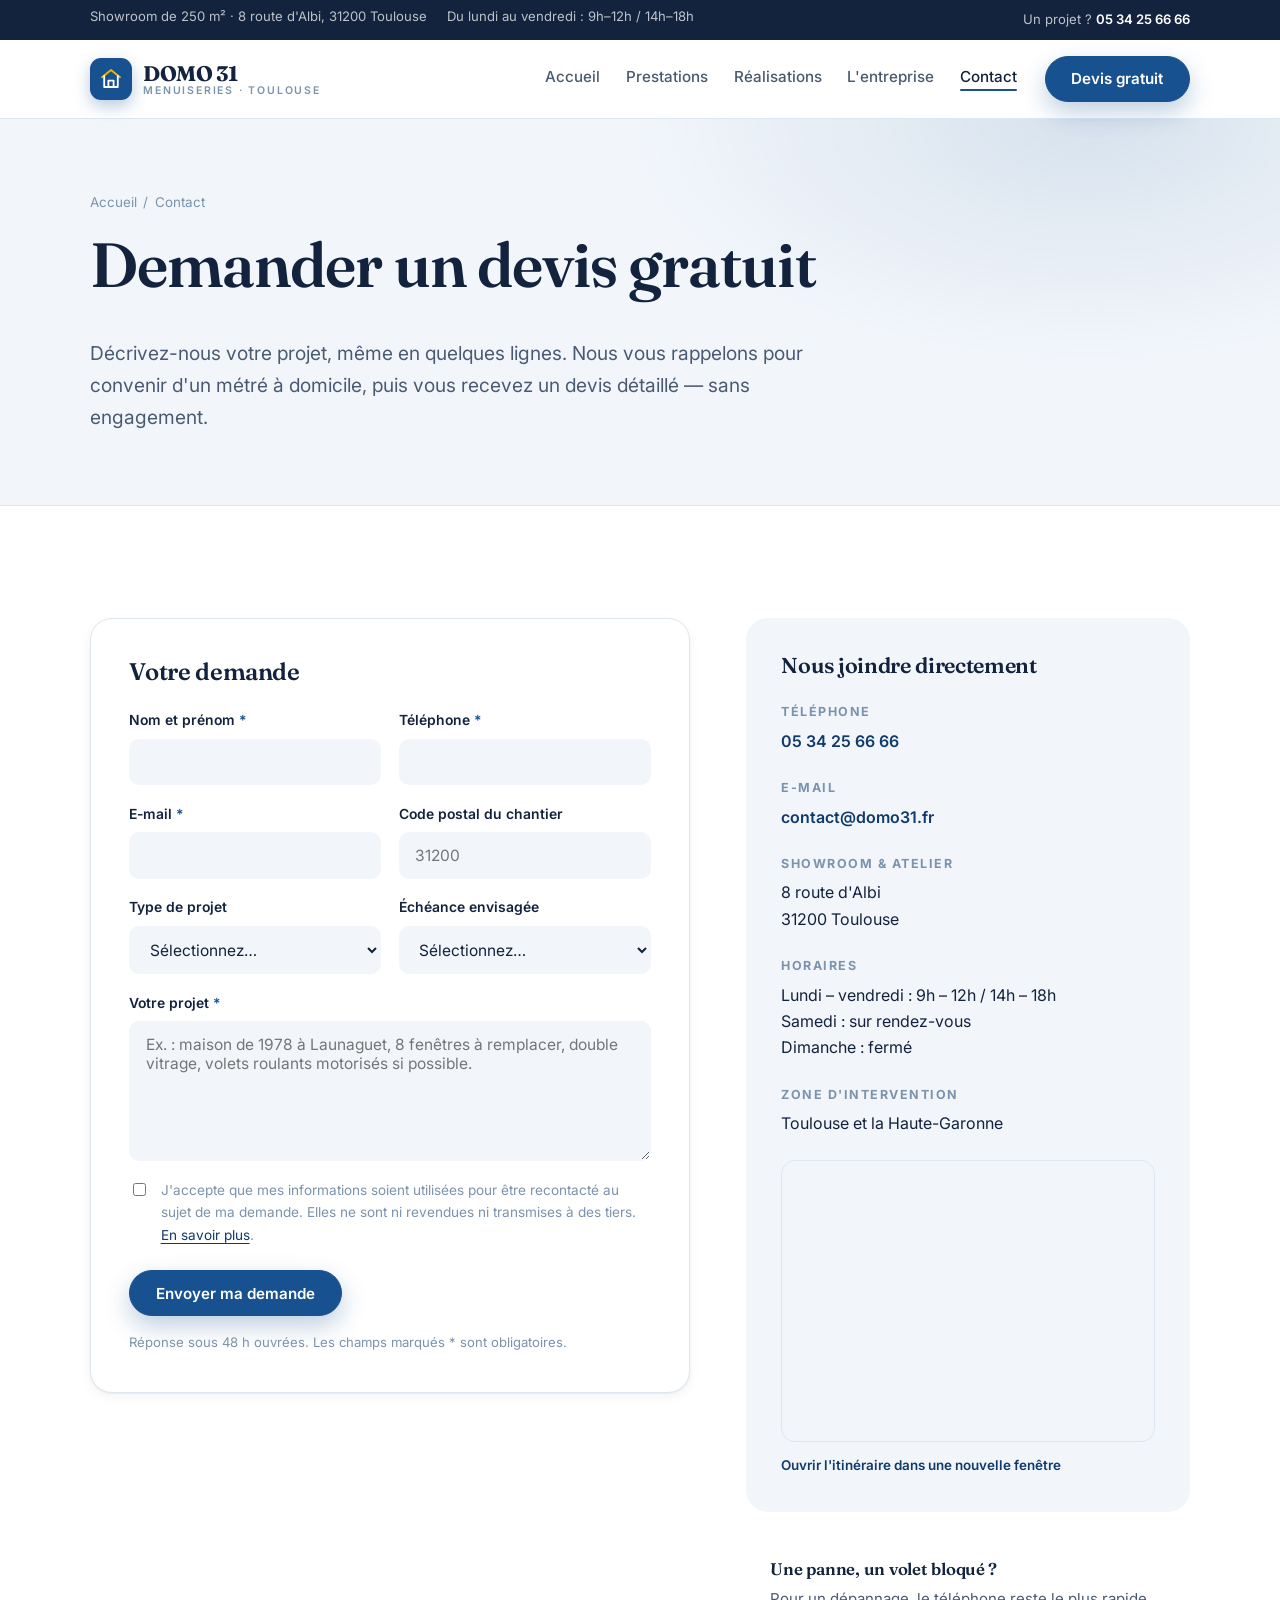
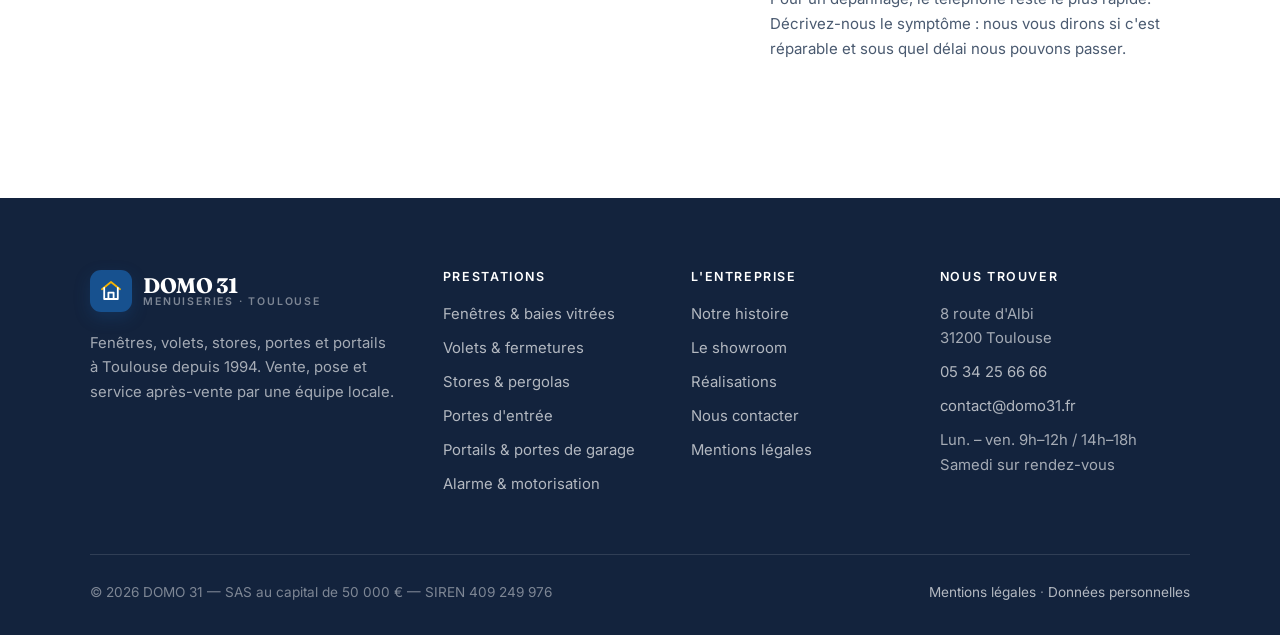
==== commit e1022d41: "Passe le site DOMO 31 en identité bleu et jaune Remplace la palette terre cuite par un bleu marine d" ====
--- a/websites/domo31/contact.html
+++ b/websites/domo31/contact.html
@@ -6,7 +6,7 @@
 <title>Contact &amp; devis gratuit — DOMO 31 Toulouse</title>
 <meta name="description" content="Demandez votre devis gratuit de menuiseries à Toulouse. Showroom 8 route d'Albi, 31200 Toulouse. Téléphone 05 34 25 66 66.">
 <link rel="canonical" href="https://www.domo31.fr/contact.html">
-<meta name="theme-color" content="#b4553c">
+<meta name="theme-color" content="#17518f">
 <meta property="og:type" content="website">
 <meta property="og:locale" content="fr_FR">
 <meta property="og:site_name" content="DOMO 31">
@@ -38,7 +38,7 @@
     <a class="logo" href="index.html" aria-label="DOMO 31 — accueil">
       <span class="logo__marque" aria-hidden="true">
         <svg width="24" height="24" viewBox="0 0 24 24" fill="none" stroke="#fff" stroke-width="1.8" stroke-linecap="round" stroke-linejoin="round">
-          <path d="M3 10.2 12 3l9 7.2"/><path d="M5.2 9v11h13.6V9"/><path d="M9.4 20v-6.4h5.2V20"/>
+          <path d="M3 10.2 12 3l9 7.2" stroke="#f5b301"/><path d="M5.2 9v11h13.6V9"/><path d="M9.4 20v-6.4h5.2V20"/>
         </svg>
       </span>
       <span class="logo__texte">
@@ -196,7 +196,7 @@
         <span class="logo">
           <span class="logo__marque" aria-hidden="true">
             <svg width="24" height="24" viewBox="0 0 24 24" fill="none" stroke="#fff" stroke-width="1.8" stroke-linecap="round" stroke-linejoin="round">
-              <path d="M3 10.2 12 3l9 7.2"/><path d="M5.2 9v11h13.6V9"/><path d="M9.4 20v-6.4h5.2V20"/>
+              <path d="M3 10.2 12 3l9 7.2" stroke="#f5b301"/><path d="M5.2 9v11h13.6V9"/><path d="M9.4 20v-6.4h5.2V20"/>
             </svg>
           </span>
           <span class="logo__texte">
--- a/websites/domo31/assets/css/style.css
+++ b/websites/domo31/assets/css/style.css
@@ -5,15 +5,18 @@
 
 /* ---------- 1. Design tokens ---------- */
 :root {
-  /* Palette : la brique toulousaine + l'ardoise de l'atelier */
-  --brique: #b4553c;
-  --brique-fonce: #8e3f2b;
-  --brique-clair: #e8c4b6;
-  --anthracite: #1d2229;
-  --ardoise: #4d5763;
-  --ardoise-clair: #7b8592;
-  --sable: #f8f4ef;
-  --sable-fonce: #ece4da;
+  /* Palette : le bleu et le jaune de l'enseigne DOMO 31 */
+  --bleu: #17518f;
+  --bleu-fonce: #0f3a6b;
+  --bleu-clair: #c3daf2;
+  --jaune: #f5b301;
+  --jaune-fonce: #d59a00;
+  --jaune-clair: #fdefc4;
+  --anthracite: #13233d;
+  --ardoise: #4a5a70;
+  --ardoise-clair: #7b93ad;
+  --brume: #f2f6fb;
+  --brume-fonce: #dde7f2;
   --blanc: #ffffff;
   --vert: #2f6b52;
 
@@ -29,9 +32,9 @@
   --radius-lg: 22px;
 
   /* Ombres */
-  --ombre-s: 0 1px 2px rgba(29, 34, 41, .06), 0 4px 12px rgba(29, 34, 41, .05);
-  --ombre-m: 0 2px 6px rgba(29, 34, 41, .06), 0 18px 40px rgba(29, 34, 41, .09);
-  --ombre-l: 0 30px 70px rgba(29, 34, 41, .16);
+  --ombre-s: 0 1px 2px rgba(19, 35, 61, .06), 0 4px 12px rgba(19, 35, 61, .05);
+  --ombre-m: 0 2px 6px rgba(19, 35, 61, .07), 0 18px 40px rgba(19, 35, 61, .10);
+  --ombre-l: 0 30px 70px rgba(19, 35, 61, .18);
 
   --transition: 220ms cubic-bezier(.2, .7, .3, 1);
 }
@@ -75,14 +78,14 @@
 p { margin: 0 0 1.1em; }
 p:last-child { margin-bottom: 0; }
 
-a { color: var(--brique-fonce); text-decoration-thickness: 1px; text-underline-offset: 3px; }
-a:hover { color: var(--brique); }
+a { color: var(--bleu-fonce); text-decoration-thickness: 1px; text-underline-offset: 3px; }
+a:hover { color: var(--bleu); }
 
 ul { margin: 0 0 1.1em; padding-left: 1.15em; }
 li { margin-bottom: .45em; }
 
 :focus-visible {
-  outline: 3px solid var(--brique);
+  outline: 3px solid var(--bleu);
   outline-offset: 3px;
   border-radius: 4px;
 }
@@ -98,7 +101,7 @@
 .conteneur--etroit { max-width: 820px; }
 
 .section { padding-block: var(--section); }
-.section--sable { background: var(--sable); }
+.section--brume { background: var(--brume); }
 .section--sombre { background: var(--anthracite); color: rgba(255, 255, 255, .78); }
 .section--sombre h2, .section--sombre h3 { color: var(--blanc); }
 
@@ -110,18 +113,18 @@
   font-weight: 600;
   letter-spacing: .14em;
   text-transform: uppercase;
-  color: var(--brique);
+  color: var(--bleu);
   margin-bottom: 1rem;
 }
 .surtitre::before {
   content: "";
   width: 26px;
-  height: 2px;
-  background: var(--brique);
+  height: 3px;
+  background: var(--jaune);
   border-radius: 2px;
 }
-.section--sombre .surtitre { color: var(--brique-clair); }
-.section--sombre .surtitre::before { background: var(--brique-clair); }
+.section--sombre .surtitre { color: var(--bleu-clair); }
+.section--sombre .surtitre::before { background: var(--jaune); }
 
 .chapeau {
   font-size: clamp(1.05rem, 1.6vw, 1.2rem);
@@ -167,25 +170,30 @@
 .btn:active { transform: translateY(0); }
 
 .btn--primaire {
-  background: var(--brique);
-  border-color: var(--brique);
+  background: var(--bleu);
+  border-color: var(--bleu);
   color: var(--blanc);
-  box-shadow: 0 10px 24px rgba(180, 85, 60, .28);
-}
-.btn--primaire:hover { background: var(--brique-fonce); border-color: var(--brique-fonce); color: var(--blanc); }
+  box-shadow: 0 10px 24px rgba(23, 81, 143, .28);
+}
+.btn--primaire:hover { background: var(--bleu-fonce); border-color: var(--bleu-fonce); color: var(--blanc); }
 
 .btn--secondaire {
   background: transparent;
-  border-color: rgba(29, 34, 41, .22);
+  border-color: rgba(19, 35, 61, .24);
   color: var(--anthracite);
 }
-.btn--secondaire:hover { border-color: var(--anthracite); background: rgba(29, 34, 41, .04); color: var(--anthracite); }
+.btn--secondaire:hover { border-color: var(--anthracite); background: rgba(19, 35, 61, .05); color: var(--anthracite); }
 
 .section--sombre .btn--secondaire { border-color: rgba(255, 255, 255, .3); color: var(--blanc); }
 .section--sombre .btn--secondaire:hover { background: rgba(255, 255, 255, .1); border-color: var(--blanc); }
 
-.btn--blanc { background: var(--blanc); border-color: var(--blanc); color: var(--anthracite); }
-.btn--blanc:hover { background: var(--sable); border-color: var(--sable); color: var(--anthracite); }
+.btn--accent {
+  background: var(--jaune);
+  border-color: var(--jaune);
+  color: var(--anthracite);
+  box-shadow: 0 10px 24px rgba(245, 179, 1, .3);
+}
+.btn--accent:hover { background: var(--jaune-fonce); border-color: var(--jaune-fonce); color: var(--anthracite); }
 
 .groupe-btn { display: flex; flex-wrap: wrap; gap: .85rem; }
 
@@ -204,8 +212,15 @@
   min-height: 40px;
 }
 .bandeau-info a { color: var(--blanc); text-decoration: none; font-weight: 600; }
-.bandeau-info a:hover { color: var(--brique-clair); }
+.bandeau-info a:hover { color: var(--jaune); }
 .bandeau-info__liste { display: flex; flex-wrap: wrap; gap: 1.25rem; }
+
+/* sur mobile, on ne garde que le téléphone : l'adresse et les horaires
+   sont répétés dans le pied de page et sur la page contact */
+@media (max-width: 760px) {
+  .bandeau-info .conteneur { justify-content: center; }
+  .bandeau-info__liste { display: none; }
+}
 
 .entete {
   position: sticky;
@@ -213,7 +228,7 @@
   z-index: 60;
   background: rgba(255, 255, 255, .94);
   backdrop-filter: blur(12px);
-  border-bottom: 1px solid var(--sable-fonce);
+  border-bottom: 1px solid var(--brume-fonce);
 }
 .entete .conteneur {
   display: flex;
@@ -228,9 +243,9 @@
   width: 42px; height: 42px;
   flex: 0 0 auto;
   border-radius: 11px;
-  background: var(--brique);
+  background: var(--bleu);
   display: grid; place-items: center;
-  box-shadow: 0 6px 16px rgba(180, 85, 60, .3);
+  box-shadow: 0 6px 16px rgba(23, 81, 143, .3);
 }
 .logo__texte { display: flex; flex-direction: column; line-height: 1.05; }
 .logo__nom {
@@ -263,7 +278,7 @@
   position: absolute;
   left: 0; bottom: 0;
   width: 100%; height: 2px;
-  background: var(--brique);
+  background: var(--bleu);
   border-radius: 2px;
   transform: scaleX(0);
   transform-origin: left;
@@ -275,7 +290,7 @@
 .burger {
   display: none;
   width: 46px; height: 46px;
-  border: 1px solid var(--sable-fonce);
+  border: 1px solid var(--brume-fonce);
   border-radius: 12px;
   background: var(--blanc);
   cursor: pointer;
@@ -299,26 +314,29 @@
 
 @media (max-width: 980px) {
   .burger { display: grid; }
+  /* le panneau est absolu dans l'en-tête sticky : il suit sa position
+     réelle, y compris quand le bandeau d'info est encore visible */
   .nav {
-    position: fixed;
-    inset: 0 0 auto;
-    top: var(--hauteur-entete, 78px);
+    position: absolute;
+    top: 100%;
+    left: 0;
+    right: 0;
     flex-direction: column;
     align-items: stretch;
     gap: 0;
     background: var(--blanc);
-    border-bottom: 1px solid var(--sable-fonce);
+    border-bottom: 1px solid var(--brume-fonce);
     box-shadow: var(--ombre-m);
     padding: 1rem var(--gouttiere) 1.75rem;
     transform: translateY(-140%);
     visibility: hidden;
     transition: transform var(--transition), visibility var(--transition);
-    max-height: calc(100dvh - var(--hauteur-entete, 78px));
+    max-height: 72vh;
     overflow-y: auto;
   }
   .nav[data-ouvert="true"] { transform: translateY(0); visibility: visible; }
   .nav__liste { flex-direction: column; gap: 0; }
-  .nav__lien { display: block; padding: .95rem 0; border-bottom: 1px solid var(--sable); font-size: 1.05rem; }
+  .nav__lien { display: block; padding: .95rem 0; border-bottom: 1px solid var(--brume); font-size: 1.05rem; }
   .nav__lien::after { display: none; }
   .nav .btn { margin-top: 1.25rem; width: 100%; }
 }
@@ -328,15 +346,15 @@
   position: relative;
   overflow: hidden;
   background:
-    radial-gradient(1000px 520px at 88% -10%, rgba(180, 85, 60, .16), transparent 62%),
-    linear-gradient(178deg, var(--sable) 0%, var(--blanc) 78%);
+    radial-gradient(1000px 520px at 88% -10%, rgba(23, 81, 143, .14), transparent 62%),
+    linear-gradient(178deg, var(--brume) 0%, var(--blanc) 78%);
 }
 .hero::after {
   content: "";
   position: absolute;
   inset: auto 0 0;
   height: 1px;
-  background: var(--sable-fonce);
+  background: var(--brume-fonce);
 }
 .hero .conteneur {
   display: grid;
@@ -350,7 +368,7 @@
   align-items: center;
   gap: .5rem;
   background: var(--blanc);
-  border: 1px solid var(--sable-fonce);
+  border: 1px solid var(--brume-fonce);
   border-radius: 999px;
   padding: .45rem .95rem;
   font-size: .8rem;
@@ -360,12 +378,13 @@
   box-shadow: var(--ombre-s);
 }
 .hero__badge span.point {
-  width: 7px; height: 7px;
+  width: 8px; height: 8px;
   border-radius: 50%;
-  background: var(--vert);
+  background: var(--jaune);
+  box-shadow: 0 0 0 3px rgba(245, 179, 1, .25);
 }
 .hero h1 { margin-bottom: .5em; }
-.hero h1 em { font-style: normal; color: var(--brique); }
+.hero h1 em { font-style: normal; color: var(--bleu); }
 .hero__texte .chapeau { margin-bottom: 2rem; }
 .hero .groupe-btn { margin-bottom: 2.25rem; }
 
@@ -374,7 +393,7 @@
   flex-wrap: wrap;
   gap: 1.25rem 2.25rem;
   padding-top: 1.75rem;
-  border-top: 1px solid var(--sable-fonce);
+  border-top: 1px solid var(--brume-fonce);
   list-style: none;
   margin: 0;
   padding-left: 0;
@@ -422,13 +441,13 @@
 }
 
 /* ---------- 7. Bandeau de confiance ---------- */
-.confiance { border-bottom: 1px solid var(--sable-fonce); background: var(--blanc); }
+.confiance { border-bottom: 1px solid var(--brume-fonce); background: var(--blanc); }
 .confiance__grille {
   display: grid;
   grid-template-columns: repeat(4, 1fr);
   gap: 1px;
-  background: var(--sable-fonce);
-  border-inline: 1px solid var(--sable-fonce);
+  background: var(--brume-fonce);
+  border-inline: 1px solid var(--brume-fonce);
 }
 .confiance__item {
   background: var(--blanc);
@@ -455,17 +474,17 @@
   display: flex;
   flex-direction: column;
   background: var(--blanc);
-  border: 1px solid var(--sable-fonce);
+  border: 1px solid var(--brume-fonce);
   border-radius: var(--radius-lg);
   padding: 2rem 1.75rem;
   transition: transform var(--transition), box-shadow var(--transition), border-color var(--transition);
 }
-.carte:hover { transform: translateY(-5px); box-shadow: var(--ombre-m); border-color: var(--brique-clair); }
+.carte:hover { transform: translateY(-5px); box-shadow: var(--ombre-m); border-color: var(--jaune); }
 .carte__icone {
   width: 52px; height: 52px;
   border-radius: 14px;
-  background: rgba(180, 85, 60, .1);
-  color: var(--brique);
+  background: var(--jaune-clair);
+  color: var(--bleu);
   display: grid; place-items: center;
   margin-bottom: 1.4rem;
 }
@@ -485,7 +504,7 @@
   left: 0; top: .62em;
   width: 6px; height: 6px;
   border-radius: 50%;
-  background: var(--brique-clair);
+  background: var(--jaune);
 }
 
 /* ---------- 9. Bloc deux colonnes ---------- */
@@ -496,6 +515,9 @@
   align-items: center;
 }
 .duo--inverse .duo__visuel { order: 2; }
+/* sans min-width: 0, une colonne de grille s'élargit au contenu
+   (ici le tableau à défilement) et fait déborder la page */
+.duo > * { min-width: 0; }
 @media (max-width: 880px) {
   .duo { grid-template-columns: 1fr; }
   .duo--inverse .duo__visuel { order: 0; }
@@ -505,7 +527,7 @@
   border-radius: var(--radius-lg);
   overflow: hidden;
   box-shadow: var(--ombre-m);
-  background: linear-gradient(150deg, var(--sable-fonce), var(--sable));
+  background: linear-gradient(150deg, var(--brume-fonce), var(--brume));
   aspect-ratio: 4 / 3;
 }
 .duo__visuel svg { width: 100%; height: 100%; }
@@ -515,10 +537,10 @@
   display: flex;
   gap: .9rem;
   padding: .95rem 0;
-  border-bottom: 1px solid var(--sable-fonce);
+  border-bottom: 1px solid var(--brume-fonce);
 }
 .liste-atouts li:last-child { border-bottom: 0; }
-.liste-atouts svg { flex: 0 0 auto; width: 22px; height: 22px; color: var(--brique); margin-top: .15rem; }
+.liste-atouts svg { flex: 0 0 auto; width: 22px; height: 22px; color: var(--bleu); margin-top: .15rem; }
 .liste-atouts strong { display: block; color: var(--anthracite); font-size: 1rem; }
 .liste-atouts span { font-size: .93rem; }
 
@@ -532,7 +554,7 @@
 .etape {
   position: relative;
   background: var(--blanc);
-  border: 1px solid var(--sable-fonce);
+  border: 1px solid var(--brume-fonce);
   border-radius: var(--radius-lg);
   padding: 2.1rem 1.6rem 1.8rem;
 }
@@ -544,12 +566,12 @@
   font-family: var(--titre);
   font-size: 1.1rem;
   font-weight: 700;
-  color: var(--blanc);
-  background: var(--brique);
+  color: var(--anthracite);
+  background: var(--jaune);
   width: 40px; height: 40px;
   border-radius: 12px;
   display: grid; place-items: center;
-  box-shadow: 0 8px 18px rgba(180, 85, 60, .3);
+  box-shadow: 0 8px 18px rgba(245, 179, 1, .35);
 }
 .etape h3 { font-size: 1.12rem; margin-bottom: .4rem; }
 .etape p { font-size: .93rem; margin: 0; }
@@ -564,11 +586,11 @@
   border-radius: var(--radius-lg);
   overflow: hidden;
   background: var(--blanc);
-  border: 1px solid var(--sable-fonce);
+  border: 1px solid var(--brume-fonce);
   transition: transform var(--transition), box-shadow var(--transition);
 }
 .realisation:hover { transform: translateY(-4px); box-shadow: var(--ombre-m); }
-.realisation__visuel { aspect-ratio: 4 / 3; background: var(--sable); }
+.realisation__visuel { aspect-ratio: 4 / 3; background: var(--brume); }
 .realisation__visuel svg { width: 100%; height: 100%; }
 .realisation__corps { padding: 1.35rem 1.5rem 1.6rem; }
 .realisation__meta {
@@ -582,12 +604,12 @@
   font-weight: 600;
   letter-spacing: .06em;
   text-transform: uppercase;
-  color: var(--brique-fonce);
-  background: rgba(180, 85, 60, .1);
+  color: var(--bleu-fonce);
+  background: rgba(23, 81, 143, .1);
   border-radius: 999px;
   padding: .3rem .7rem;
 }
-.puce--neutre { color: var(--ardoise); background: var(--sable-fonce); }
+.puce--neutre { color: var(--ardoise); background: var(--brume-fonce); }
 .realisation h3 { font-size: 1.15rem; margin-bottom: .35rem; }
 .realisation p { font-size: .93rem; margin: 0; }
 
@@ -604,7 +626,7 @@
   margin: 0;
   font-size: .9rem;
   background: var(--blanc);
-  border: 1px solid var(--sable-fonce);
+  border: 1px solid var(--brume-fonce);
   border-radius: 999px;
   padding: .45rem 1rem;
   color: var(--ardoise);
@@ -613,13 +635,13 @@
 /* ---------- 13. FAQ ---------- */
 .faq { max-width: 820px; margin-inline: auto; }
 .faq details {
-  border: 1px solid var(--sable-fonce);
+  border: 1px solid var(--brume-fonce);
   border-radius: var(--radius);
   background: var(--blanc);
   margin-bottom: .85rem;
   overflow: hidden;
 }
-.faq details[open] { border-color: var(--brique-clair); box-shadow: var(--ombre-s); }
+.faq details[open] { border-color: var(--jaune); box-shadow: var(--ombre-s); }
 .faq summary {
   cursor: pointer;
   list-style: none;
@@ -634,8 +656,8 @@
   position: absolute;
   right: 1.35rem; top: 50%;
   width: 10px; height: 10px;
-  border-right: 2px solid var(--brique);
-  border-bottom: 2px solid var(--brique);
+  border-right: 2px solid var(--bleu);
+  border-bottom: 2px solid var(--bleu);
   transform: translateY(-70%) rotate(45deg);
   transition: transform var(--transition);
 }
@@ -645,7 +667,7 @@
 /* ---------- 14. Appel à l'action ---------- */
 .cta {
   background:
-    radial-gradient(700px 400px at 12% 0%, rgba(180, 85, 60, .35), transparent 60%),
+    radial-gradient(700px 400px at 12% 0%, rgba(23, 81, 143, .45), transparent 60%),
     var(--anthracite);
   color: rgba(255, 255, 255, .8);
   border-radius: var(--radius-lg);
@@ -677,7 +699,7 @@
 
 .formulaire {
   background: var(--blanc);
-  border: 1px solid var(--sable-fonce);
+  border: 1px solid var(--brume-fonce);
   border-radius: var(--radius-lg);
   padding: clamp(1.6rem, 4vw, 2.4rem);
   box-shadow: var(--ombre-s);
@@ -688,12 +710,12 @@
 @media (max-width: 620px) { .champs { grid-template-columns: 1fr; } }
 
 .champ label { font-size: .87rem; font-weight: 600; color: var(--anthracite); }
-.champ label .obligatoire { color: var(--brique); }
+.champ label .obligatoire { color: var(--bleu); }
 .champ input, .champ select, .champ textarea {
   font-family: inherit;
   font-size: .97rem;
   color: var(--anthracite);
-  background: var(--sable);
+  background: var(--brume);
   border: 1.5px solid transparent;
   border-radius: 10px;
   padding: .8rem .95rem;
@@ -704,7 +726,7 @@
 .champ input:focus, .champ select:focus, .champ textarea:focus {
   outline: none;
   background: var(--blanc);
-  border-color: var(--brique);
+  border-color: var(--bleu);
 }
 .champ input:user-invalid, .champ textarea:user-invalid { border-color: #c0392b; }
 
@@ -734,7 +756,7 @@
 
 /* ---------- 16. Coordonnées ---------- */
 .coordonnees {
-  background: var(--sable);
+  background: var(--brume);
   border-radius: var(--radius-lg);
   padding: clamp(1.6rem, 4vw, 2.2rem);
 }
@@ -760,7 +782,7 @@
   margin-top: 1.5rem;
   border-radius: var(--radius);
   overflow: hidden;
-  border: 1px solid var(--sable-fonce);
+  border: 1px solid var(--brume-fonce);
   line-height: 0;
 }
 .carte-plan iframe { width: 100%; height: 280px; border: 0; }
@@ -768,27 +790,29 @@
 /* ---------- 17. Bannière de page ---------- */
 .banniere {
   background:
-    radial-gradient(760px 400px at 85% 0%, rgba(180, 85, 60, .14), transparent 60%),
-    var(--sable);
-  border-bottom: 1px solid var(--sable-fonce);
+    radial-gradient(760px 400px at 85% 0%, rgba(23, 81, 143, .12), transparent 60%),
+    var(--brume);
+  border-bottom: 1px solid var(--brume-fonce);
   padding-block: clamp(3rem, 6vw, 4.5rem);
 }
 .fil-ariane { font-size: .84rem; color: var(--ardoise-clair); margin-bottom: 1rem; }
 .fil-ariane a { color: var(--ardoise-clair); text-decoration: none; }
-.fil-ariane a:hover { color: var(--brique); }
+.fil-ariane a:hover { color: var(--bleu); }
 .fil-ariane span { margin-inline: .4rem; }
 
 /* ---------- 18. Contenu éditorial ---------- */
 .prose h2 { margin-top: 2.5rem; }
 .prose h2:first-child { margin-top: 0; }
 .prose h3 { margin-top: 1.9rem; }
-.prose ul li::marker { color: var(--brique); }
+.prose ul li::marker { color: var(--bleu); }
 
 .prestation-detail { scroll-margin-top: 110px; }
-.prestation-detail + .prestation-detail { margin-top: clamp(3rem, 7vw, 5rem); padding-top: clamp(3rem, 7vw, 5rem); border-top: 1px solid var(--sable-fonce); }
-
-.tableau-materiaux { width: 100%; border-collapse: collapse; margin: 1.5rem 0; font-size: .93rem; }
-.tableau-materiaux th, .tableau-materiaux td { padding: .85rem 1rem; text-align: left; border-bottom: 1px solid var(--sable-fonce); }
+.prestation-detail + .prestation-detail { margin-top: clamp(3rem, 7vw, 5rem); padding-top: clamp(3rem, 7vw, 5rem); border-top: 1px solid var(--brume-fonce); }
+
+/* min-width : sur mobile le tableau défile horizontalement
+   au lieu d'écraser ses colonnes */
+.tableau-materiaux { width: 100%; min-width: 520px; border-collapse: collapse; margin: 1.5rem 0; font-size: .93rem; }
+.tableau-materiaux th, .tableau-materiaux td { padding: .85rem 1rem; text-align: left; border-bottom: 1px solid var(--brume-fonce); }
 .tableau-materiaux th { font-size: .78rem; text-transform: uppercase; letter-spacing: .1em; color: var(--ardoise-clair); }
 .tableau-materiaux td:first-child { font-weight: 600; color: var(--anthracite); }
 .tableau-defilant { overflow-x: auto; }
@@ -846,7 +870,7 @@
   padding: .6rem .8rem calc(.6rem + env(safe-area-inset-bottom));
   background: rgba(255, 255, 255, .96);
   backdrop-filter: blur(10px);
-  border-top: 1px solid var(--sable-fonce);
+  border-top: 1px solid var(--brume-fonce);
 }
 .barre-mobile .btn { flex: 1; padding-block: .85rem; }
 @media (max-width: 700px) {
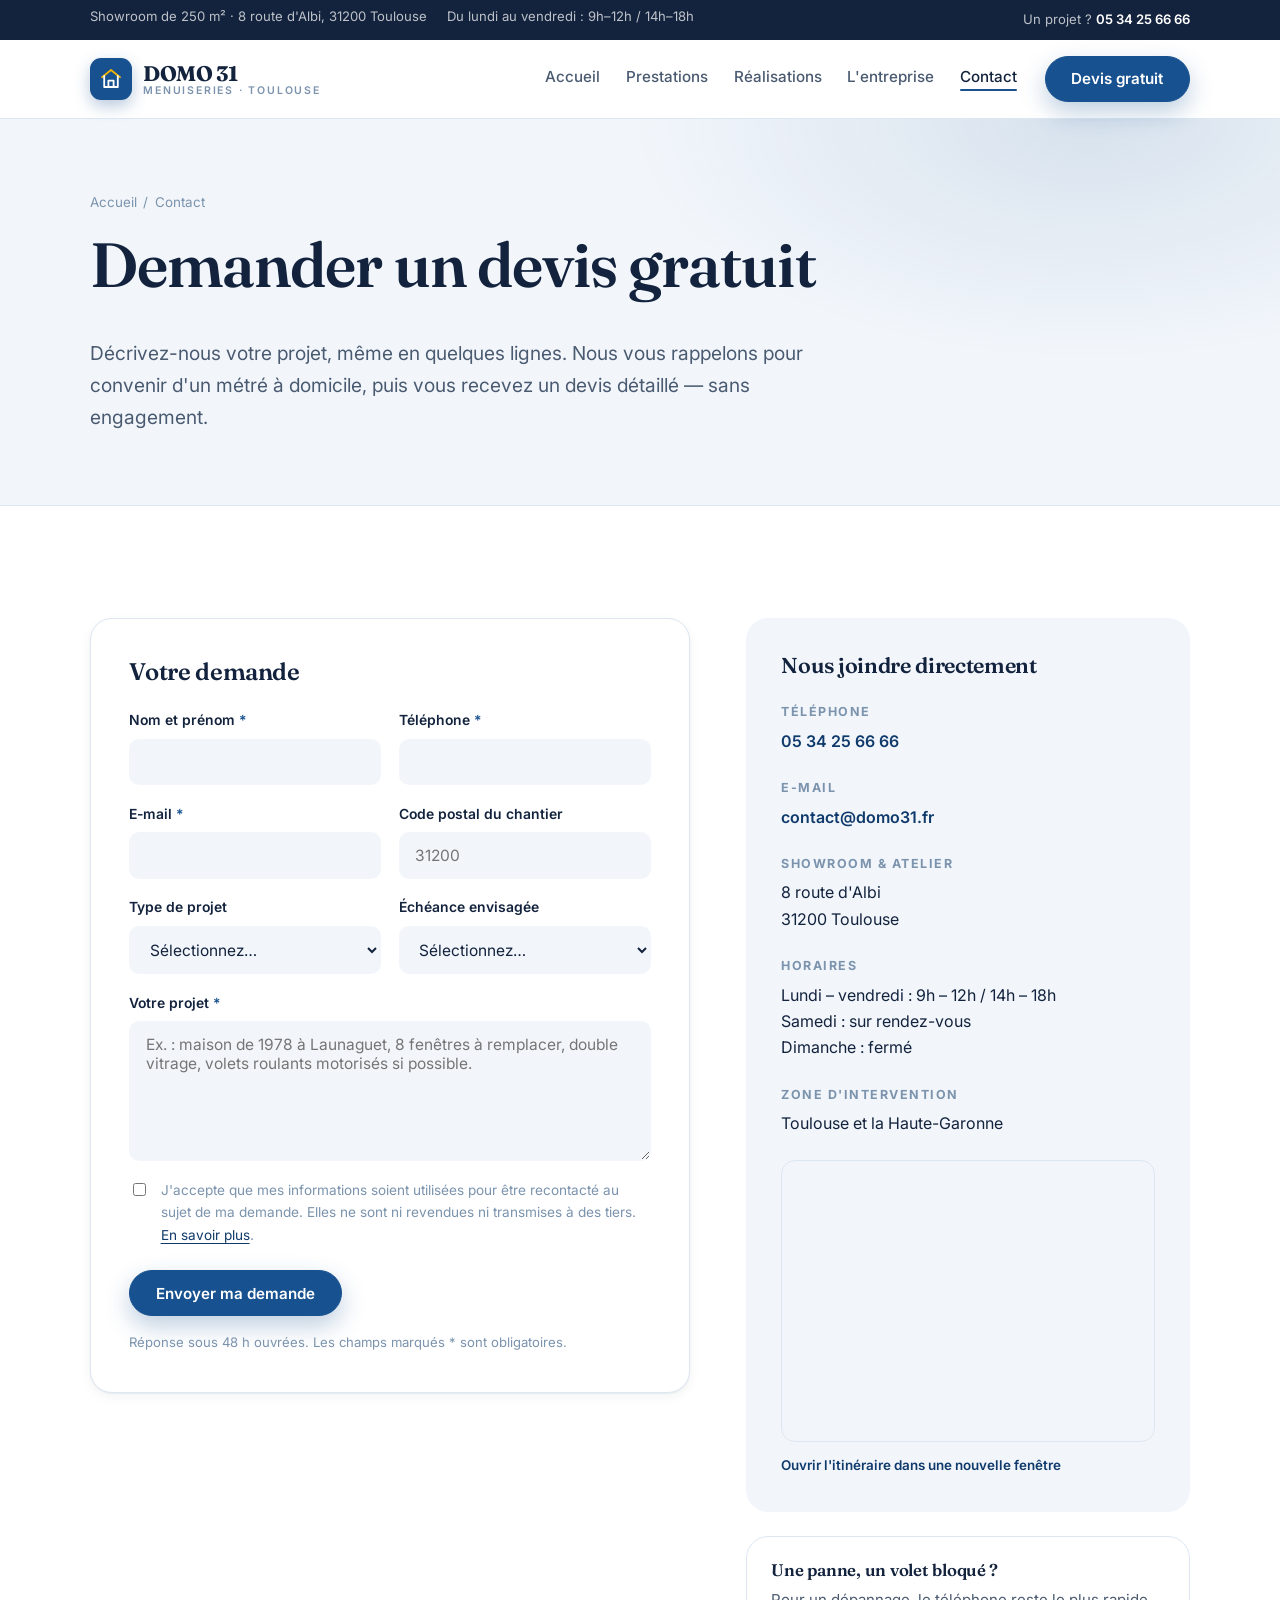
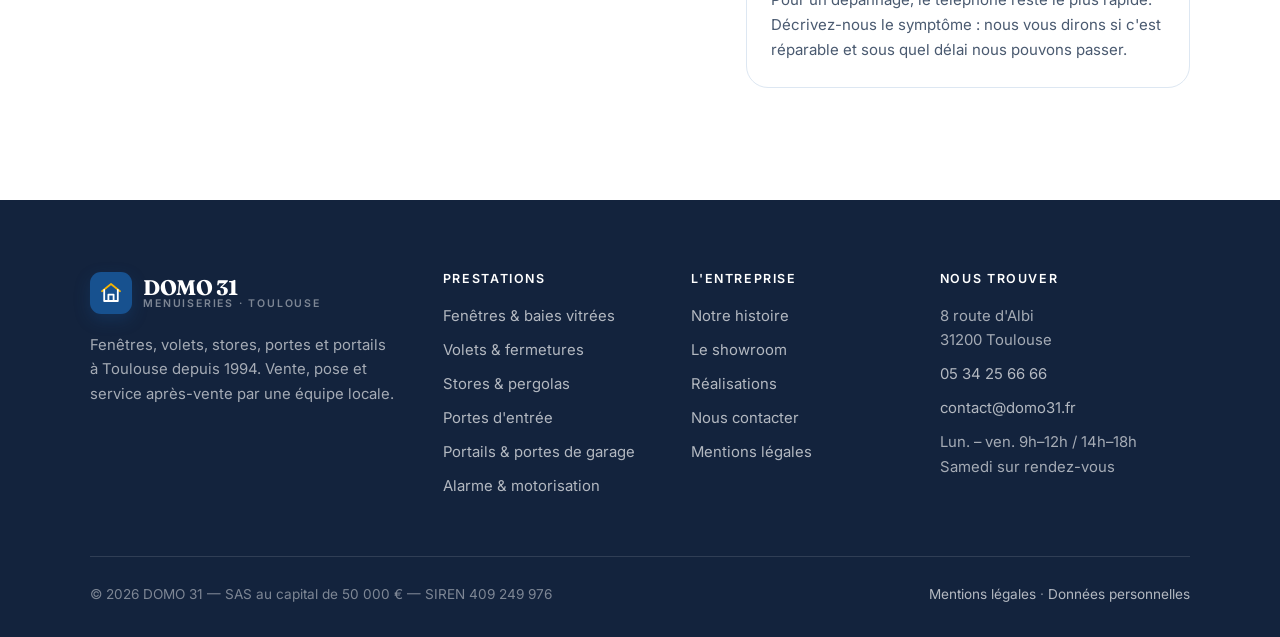
==== commit a3191afb: "Renforce les accents jaunes et corrige un reliquat de renommage - contact.html appelait encore var(-" ====
--- a/websites/domo31/contact.html
+++ b/websites/domo31/contact.html
@@ -178,7 +178,7 @@
           </p>
         </div>
 
-        <div style="margin-top:1.5rem;padding:1.5rem;border:1px solid var(--sable-fonce);border-radius:var(--radius-lg)">
+        <div style="margin-top:1.5rem;padding:1.5rem;border:1px solid var(--brume-fonce);border-radius:var(--radius-lg)">
           <h3 style="font-size:1.05rem;margin-bottom:.5rem">Une panne, un volet bloqué&nbsp;?</h3>
           <p style="font-size:.94rem;margin:0">Pour un dépannage, le téléphone reste le plus rapide. Décrivez-nous le symptôme&nbsp;: nous vous dirons si c'est réparable et sous quel délai nous pouvons passer.</p>
         </div>
--- a/websites/domo31/assets/css/style.css
+++ b/websites/domo31/assets/css/style.css
@@ -901,7 +901,7 @@
   display: block;
   font-family: var(--titre);
   font-size: clamp(1.7rem, 3vw, 2.1rem);
-  color: var(--blanc);
+  color: var(--jaune);
   line-height: 1.1;
   margin-bottom: .25rem;
 }
